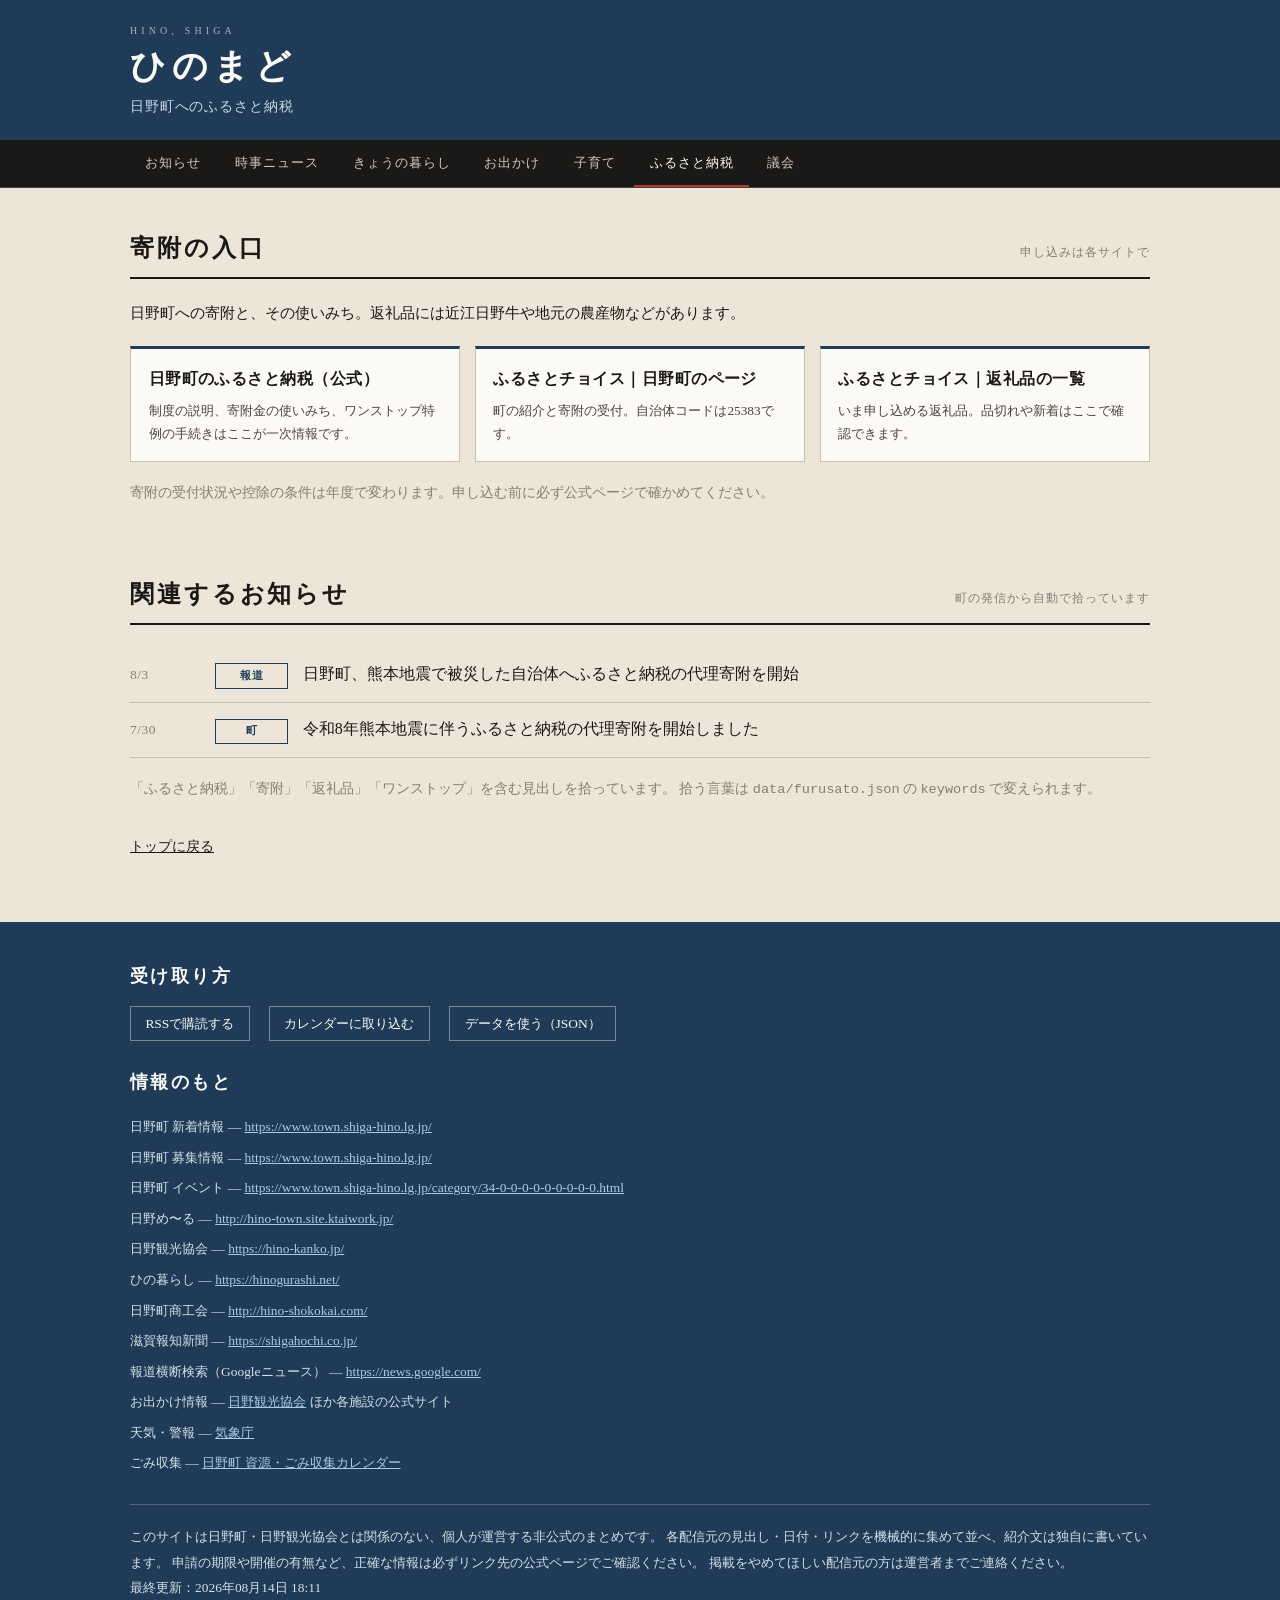
==== public/furusato.html @ 5a65352a "Initial commit" ====
<!DOCTYPE html>
<html lang="ja">
<head>
<meta charset="utf-8">
<meta name="viewport" content="width=device-width, initial-scale=1">
<title>ふるさと納税｜ひのまど</title>
<meta name="description" content="滋賀県日野町へのふるさと納税の入口と、町からの関連するお知らせをまとめています。">
<link rel="alternate" type="application/rss+xml" title="ひのまど" href="feed.xml">
<style>
@import url(&#39;https://fonts.googleapis.com/css2?family=Shippori+Mincho+B1:wght@600;800&amp;family=Zen+Kaku+Gothic+New:wght@400;500;700&amp;display=swap&#39;);

/* 日野の色 ------------------------------------------------------------- */
:root {
  --sumi: #1b1917;         /* 墨 */
  --paper: #ece5d8;        /* 生成り */
  --paper-deep: #ded5c4;
  --shironeri: #fcfaf6;    /* 白練 */
  --ai: #1f3b57;           /* 藍 — 日野商人の暖簾 */
  --ai-soft: #33587a;
  --shu: #b0392a;          /* 朱漆 — 日野椀 */
  --nezu: #857f74;         /* 鼠 */
  --line: #c9c0ad;

  --serif: &#39;Shippori Mincho B1&#39;, &#39;Hiragino Mincho ProN&#39;, serif;
  --sans: &#39;Zen Kaku Gothic New&#39;, &#39;Hiragino Sans&#39;, &#39;Noto Sans JP&#39;, sans-serif;

  --wrap: 1020px;
  --lattice: repeating-linear-gradient(90deg,
    transparent 0 9px, rgba(255, 255, 255, .16) 9px 11px);
}

* { box-sizing: border-box; }

body {
  margin: 0;
  background: var(--paper);
  color: var(--sumi);
  font-family: var(--sans);
  font-size: 16px;
  line-height: 1.75;
  -webkit-font-smoothing: antialiased;
}

a { color: inherit; }

.wrap { width: min(100% - 2.5rem, var(--wrap)); margin-inline: auto; }

:focus-visible {
  outline: 3px solid var(--shu);
  outline-offset: 2px;
}

/* 見出しの帯 ----------------------------------------------------------- */
.masthead {
  background: var(--ai);
  color: var(--shironeri);
  padding: 2.4rem 0 2rem;
  position: relative;
}
.masthead::after {
  content: &#39;&#39;;
  position: absolute;
  inset: 0;
  background: var(--lattice);   /* 桟敷窓の縦格子 */
  pointer-events: none;
}
.masthead .wrap { position: relative; z-index: 1; }

.brand {
  font-family: var(--serif);
  font-weight: 800;
  font-size: clamp(2.4rem, 7vw, 3.6rem);
  letter-spacing: .16em;
  line-height: 1.1;
  margin: 0;
}
.brand .en {
  display: block;
  font-family: var(--sans);
  font-weight: 500;
  font-size: .62rem;
  letter-spacing: .42em;
  opacity: .62;
  margin-bottom: .7rem;
}
.tagline {
  margin: .9rem 0 0;
  font-size: .9rem;
  letter-spacing: .06em;
  color: #cbd8e4;
}
.stamp {
  display: inline-block;
  margin-top: 1.3rem;
  padding: .3rem .85rem;
  border: 1px solid rgba(252, 250, 246, .45);
  font-size: .76rem;
  letter-spacing: .1em;
}
.stamp b { color: #f0c9a8; font-weight: 700; }

/* 窓（今日の日野） ------------------------------------------------------ */
.today {
  margin-top: -1.6rem;
  position: relative;
  z-index: 2;
  display: grid;
  grid-template-columns: repeat(auto-fit, minmax(230px, 1fr));
  gap: 1rem;
}
.mado {
  background: var(--shironeri);
  border: 2px solid var(--sumi);
  padding: 1.1rem 1.2rem 1.25rem;
}
.mado &gt; .sash {
  display: block;
  height: 10px;
  margin: -1.1rem -1.2rem 1rem;
  background: repeating-linear-gradient(90deg,
    var(--sumi) 0 2px, transparent 2px 11px);
  border-bottom: 1px solid var(--line);
}
.mado h2 {
  margin: 0 0 .55rem;
  font-family: var(--sans);
  font-size: .72rem;
  font-weight: 700;
  letter-spacing: .22em;
  color: var(--nezu);
}
.mado .big {
  font-family: var(--serif);
  font-weight: 800;
  font-size: 1.55rem;
  line-height: 1.35;
  letter-spacing: .02em;
}
.mado ul { margin: 0; padding: 0; list-style: none; font-size: .88rem; }
.mado ul li { padding: .3rem 0; border-bottom: 1px dotted var(--line); }
.mado ul li:last-child { border-bottom: 0; }
.mado ul .when {
  font-weight: 700;
  color: var(--shu);
  margin-right: .5em;
  font-variant-numeric: tabular-nums;
}
.mado .note { font-size: .78rem; color: var(--nezu); margin: .5rem 0 0; }

/* 節（セクション） ------------------------------------------------------ */
.section { padding: 3.4rem 0 0; }
.section-head {
  display: flex;
  align-items: baseline;
  gap: .9rem;
  border-bottom: 2px solid var(--sumi);
  padding-bottom: .5rem;
  margin-bottom: 1.4rem;
}
.section-head h2 {
  font-family: var(--serif);
  font-weight: 800;
  font-size: 1.5rem;
  letter-spacing: .12em;
  margin: 0;
}
.section-head .sub {
  font-size: .78rem;
  color: var(--nezu);
  letter-spacing: .08em;
  margin-left: auto;
}

/* 絞り込み ------------------------------------------------------------- */
.filters { display: flex; flex-wrap: wrap; gap: .45rem; margin-bottom: 1.2rem; }
.filters button {
  font-family: var(--sans);
  font-size: .8rem;
  font-weight: 500;
  letter-spacing: .06em;
  padding: .34rem .9rem;
  border: 1px solid var(--line);
  background: transparent;
  color: var(--sumi);
  border-radius: 999px;
  cursor: pointer;
  transition: background .15s, color .15s, border-color .15s;
}
.filters button:hover { border-color: var(--ai); }
.filters button[aria-pressed=&#39;true&#39;] {
  background: var(--ai);
  border-color: var(--ai);
  color: var(--shironeri);
}

/* お知らせ一覧 --------------------------------------------------------- */
.news { list-style: none; margin: 0; padding: 0; }
.news li {
  display: grid;
  grid-template-columns: 4.4rem 4.6rem 1fr;
  gap: .9rem;
  align-items: baseline;
  padding: .8rem 0;
  border-bottom: 1px solid var(--line);
}
.news li[hidden] { display: none; }
.news .date {
  font-variant-numeric: tabular-nums;
  font-size: .84rem;
  color: var(--nezu);
  letter-spacing: .04em;
}
.news .badge {
  font-size: .7rem;
  font-weight: 700;
  letter-spacing: .08em;
  text-align: center;
  padding: .12rem 0;
  border: 1px solid var(--ai);
  color: var(--ai);
}
.news .badge.alert { border-color: var(--shu); color: var(--shu); }
.news a { text-decoration: none; }
.news a:hover .title { text-decoration: underline; text-underline-offset: 3px; }
.news .title { font-weight: 500; }
.news .new {
  display: inline-block;
  margin-left: .5em;
  font-size: .64rem;
  font-weight: 700;
  letter-spacing: .1em;
  color: var(--shu);
  vertical-align: .15em;
}
.news .summary {
  display: block;
  font-size: .8rem;
  color: var(--nezu);
  margin-top: .15rem;
}
.more {
  margin-top: 1.2rem;
  font-size: .85rem;
  color: var(--nezu);
}

/* お出かけ ------------------------------------------------------------- */
.season {
  background: var(--shironeri);
  border-left: 5px solid var(--shu);
  padding: 1.1rem 1.3rem;
  margin-bottom: 1.8rem;
}
.season h3 {
  margin: 0 0 .6rem;
  font-family: var(--serif);
  font-size: 1.05rem;
  letter-spacing: .08em;
}
.season p { margin: 0; font-size: .88rem; }
.season .empty { color: var(--nezu); }

.spot-group { margin-bottom: 2.2rem; }
.spot-group h3 {
  font-family: var(--serif);
  font-size: 1.1rem;
  letter-spacing: .14em;
  margin: 0 0 .9rem;
  padding-left: .7rem;
  border-left: 3px solid var(--ai);
}
.spots {
  list-style: none; margin: 0; padding: 0;
  display: grid;
  grid-template-columns: repeat(auto-fill, minmax(255px, 1fr));
  gap: .9rem;
}
.spot {
  background: var(--shironeri);
  border: 1px solid var(--line);
  padding: 1rem 1.1rem;
  display: flex;
  flex-direction: column;
  transition: border-color .15s, transform .15s;
}
@media (prefers-reduced-motion: no-preference) {
  .spot:hover { transform: translateY(-2px); }
}
.spot:hover { border-color: var(--ai); }
.spot h4 {
  margin: 0 0 .4rem;
  font-family: var(--serif);
  font-size: 1rem;
  letter-spacing: .04em;
}
.spot h4 a { text-decoration: none; }
.spot h4 a:hover { text-decoration: underline; text-underline-offset: 3px; }
.spot p { margin: 0 0 .7rem; font-size: .84rem; color: #423d36; }
.spot .tags { margin-top: auto; display: flex; flex-wrap: wrap; gap: .3rem; }
.spot .tags span {
  font-size: .68rem;
  letter-spacing: .06em;
  padding: .1rem .5rem;
  background: var(--paper-deep);
  color: #55503f;
}
.spot .now {
  align-self: flex-start;
  font-size: .68rem;
  font-weight: 700;
  letter-spacing: .1em;
  color: var(--shironeri);
  background: var(--shu);
  padding: .1rem .5rem;
  margin-bottom: .5rem;
}
.spot .via { font-size: .7rem; color: var(--nezu); margin-top: .5rem; }

/* 出典と断り書き ------------------------------------------------------- */
.colophon {
  margin-top: 4rem;
  background: var(--ai);
  color: #d5dfe9;
  padding: 2.4rem 0 2.8rem;
  font-size: .84rem;
}
.colophon h2 {
  font-family: var(--serif);
  color: var(--shironeri);
  font-size: 1.1rem;
  letter-spacing: .14em;
  margin: 0 0 .9rem;
}
.colophon ul { margin: 0 0 1.6rem; padding: 0; list-style: none; }
.colophon li { padding: .22rem 0; }
.colophon a { color: #a9cbe8; }
.colophon .disclaimer {
  border-top: 1px solid rgba(252, 250, 246, .22);
  padding-top: 1.2rem;
  line-height: 1.9;
}
.colophon .subscribe { margin-bottom: 1.6rem; }
.colophon .subscribe a {
  display: inline-block;
  margin-right: 1rem;
  border: 1px solid rgba(252, 250, 246, .4);
  padding: .3rem .9rem;
  text-decoration: none;
  color: var(--shironeri);
}
.colophon .subscribe a:hover { background: rgba(252, 250, 246, .12); }

.fetch-error {
  background: #f6ece4;
  border: 1px solid var(--shu);
  color: #7d2b1f;
  padding: .7rem 1rem;
  font-size: .82rem;
  margin-bottom: 1.2rem;
}

@media (max-width: 640px) {
  .news li { grid-template-columns: 3.6rem 1fr; }
  .news .badge { grid-row: 1; }
  .news a { grid-column: 1 / -1; }
  .today { margin-top: -1rem; }
}

/* 目次バー ------------------------------------------------------------- */
.toc {
  position: sticky;
  top: 0;
  z-index: 5;
  background: var(--sumi);
  border-bottom: 1px solid rgba(252, 250, 246, .18);
}
.toc .wrap { display: flex; gap: .2rem; overflow-x: auto; scrollbar-width: none; }
.toc .wrap::-webkit-scrollbar { display: none; }
.toc a {
  flex: none;
  padding: .7rem .95rem;
  font-size: .8rem;
  font-weight: 500;
  letter-spacing: .08em;
  color: #cfc9bd;
  text-decoration: none;
  border-bottom: 2px solid transparent;
}
.toc a:hover { color: var(--shironeri); border-bottom-color: var(--shu); }

/* 折りたたみのボタン --------------------------------------------------- */
.expander { margin-top: 1rem; }
.expander button {
  width: 100%;
  padding: .65rem 1rem;
  font-family: var(--sans);
  font-size: .85rem;
  font-weight: 500;
  letter-spacing: .1em;
  color: var(--ai);
  background: var(--shironeri);
  border: 1px solid var(--line);
  cursor: pointer;
  transition: background .15s, border-color .15s;
}
.expander button:hover { background: #fff; border-color: var(--ai); }
.expander button::after { content: &#39; ▾&#39;; }
.expander button[aria-expanded=&#39;true&#39;]::after { content: &#39; ▴&#39;; }

/* 報道 ----------------------------------------------------------------- */
.badge.press { border-color: var(--nezu); color: var(--nezu); }
.empty-note {
  background: var(--shironeri);
  border: 1px dashed var(--line);
  padding: 1rem 1.2rem;
  font-size: .86rem;
  color: #4a453d;
}
.empty-note code {
  font-size: .82em;
  background: var(--paper-deep);
  padding: .1em .4em;
}
.lead { margin: 0 0 1.2rem; font-size: .92rem; }
.sub-head {
  font-family: var(--serif);
  font-size: 1rem;
  letter-spacing: .12em;
  margin: 2rem 0 .8rem;
  padding-left: .7rem;
  border-left: 3px solid var(--ai);
}

/* カード（ふるさと納税・議会の入口） ------------------------------------ */
.cards {
  list-style: none; margin: 0; padding: 0;
  display: grid;
  grid-template-columns: repeat(auto-fit, minmax(255px, 1fr));
  gap: .9rem;
}
.card {
  background: var(--shironeri);
  border: 1px solid var(--line);
  border-top: 3px solid var(--ai);
  padding: 1rem 1.1rem;
}
.card h4 { margin: 0 0 .4rem; font-family: var(--serif); font-size: .98rem; letter-spacing: .03em; }
.card h4 a { text-decoration: none; }
.card h4 a:hover { text-decoration: underline; text-underline-offset: 3px; }
.card p { margin: 0; font-size: .83rem; color: #4a453d; }

/* 会議録の要約 --------------------------------------------------------- */
.minutes {
  background: var(--shironeri);
  border: 1px solid var(--line);
  border-left: 5px solid var(--ai);
  padding: 1.3rem 1.4rem;
  margin-bottom: 1.2rem;
}
.minutes h3 {
  margin: 0 0 .6rem;
  font-family: var(--serif);
  font-size: 1.15rem;
  letter-spacing: .06em;
}
.minutes .gist { margin: 0 0 1.1rem; font-size: .92rem; }
.minutes h4 {
  margin: 1.1rem 0 .45rem;
  font-size: .72rem;
  font-weight: 700;
  letter-spacing: .2em;
  color: var(--nezu);
}
.points { margin: 0; padding: 0; list-style: none; }
.points li {
  font-size: .86rem;
  padding: .38rem 0 .38rem .95rem;
  border-left: 2px solid var(--paper-deep);
  margin-bottom: .2rem;
}
.points li b { display: block; font-weight: 700; font-size: .84rem; }
.points.qa li b { color: var(--ai); }
.minutes .origin {
  margin: 1.3rem 0 0;
  padding-top: .8rem;
  border-top: 1px solid var(--line);
  font-size: .82rem;
}
.minutes .origin .caveat { display: block; color: var(--nezu); font-size: .76rem; margin-top: .3rem; }

.minutes-index { margin-top: 1.4rem; font-size: .86rem; }
.minutes-index summary { cursor: pointer; font-weight: 500; letter-spacing: .06em; }
.minutes-index ul { margin: .8rem 0 0; padding: 0 0 0 1.1rem; }
.minutes-index li { padding: .18rem 0; }
.minutes-index .done {
  font-size: .68rem;
  letter-spacing: .08em;
  background: var(--ai);
  color: var(--shironeri);
  padding: .05rem .45rem;
}

/* 警報の帯 ------------------------------------------------------------- */
.alert-band {
  background: var(--shu);
  color: var(--shironeri);
  font-size: .88rem;
  letter-spacing: .04em;
}
.alert-band .wrap { padding: .6rem 0; }
.alert-band b {
  display: inline-block;
  background: var(--shironeri);
  color: var(--shu);
  padding: .05rem .55rem;
  margin-right: .7rem;
  font-size: .78rem;
  letter-spacing: .1em;
}
.alert-band a { color: #ffe0d8; }

/* 天気の窓 ------------------------------------------------------------- */
.mado .temps { margin: .3rem 0 .6rem; display: flex; align-items: baseline; gap: .8rem; }
.mado .temps .hi { font-family: var(--serif); font-weight: 800; font-size: 1.6rem; color: var(--shu); }
.mado .temps .lo { font-family: var(--serif); font-weight: 600; font-size: 1.1rem; color: var(--ai); }
.mado .temps i { font-style: normal; font-size: .6em; margin-left: .1em; }
.mado .temps .pop { font-size: .78rem; color: var(--nezu); margin-left: auto; }
.mado .next-days { font-size: .8rem; }
.mado .next-days .when { color: var(--nezu); font-weight: 500; }
.mado .note code { font-size: .85em; background: var(--paper-deep); padding: .05em .35em; }

/* ごみ ----------------------------------------------------------------- */
.gomi-tabs { display: flex; flex-wrap: wrap; gap: .4rem; margin-bottom: 1rem; }
.gomi-tabs button {
  font-family: var(--sans);
  font-size: .8rem;
  font-weight: 500;
  letter-spacing: .06em;
  padding: .4rem 1rem;
  border: 1px solid var(--line);
  background: transparent;
  color: var(--sumi);
  cursor: pointer;
}
.gomi-tabs button[aria-selected=&#39;true&#39;] {
  background: var(--ai);
  border-color: var(--ai);
  color: var(--shironeri);
}

.gomi-panel {
  background: var(--shironeri);
  border: 1px solid var(--line);
  padding: 1.1rem 1.3rem;
}
.gomi-panel.unverified { border-style: dashed; }
.gomi-panel.unverified .gomi-list { opacity: .62; }
.gomi-area { margin: 0 0 .9rem; font-size: .82rem; color: var(--nezu); letter-spacing: .04em; }

.gomi-list { list-style: none; margin: 0; padding: 0; }
.gomi-list li {
  display: grid;
  grid-template-columns: 4.2rem 5rem 1fr;
  gap: .7rem;
  align-items: center;
  padding: .45rem 0;
  border-bottom: 1px dotted var(--line);
}
.gomi-list li:last-child { border-bottom: 0; }
.gomi-list .today-row { background: #fdf4e8; margin-inline: -.6rem; padding-inline: .6rem; }
.gomi-when { font-size: .78rem; font-weight: 700; letter-spacing: .06em; color: var(--shu); }
.gomi-date { font-size: .84rem; font-variant-numeric: tabular-nums; color: #4a453d; }
.gomi-kinds { display: flex; flex-wrap: wrap; gap: .3rem; }
.chip {
  font-size: .7rem;
  letter-spacing: .04em;
  padding: .1rem .55rem;
  border: 1px solid var(--line);
}
.chip.burn { background: #f6e6e2; border-color: #d9b4ab; color: #7d2b1f; }
.chip.resource { background: #e3ecf3; border-color: #a9c2d6; color: #1f3b57; }
.chip.other { background: var(--paper-deep); color: #55503f; }
.gomi-pdf { margin: 1rem 0 0; font-size: .8rem; }

.gomi-rules { margin: 1.2rem 0 0; padding-left: 1.1rem; font-size: .83rem; color: #4a453d; }
.gomi-rules li { padding: .15rem 0; }

/* 週間天気 ------------------------------------------------------------- */
.forecast { list-style: none; margin: 0; padding: 0; display: grid; gap: .4rem; }
.forecast li {
  display: grid;
  grid-template-columns: 6.5rem 1fr auto;
  gap: .8rem;
  align-items: center;
  background: var(--shironeri);
  border: 1px solid var(--line);
  padding: .6rem .95rem;
}
.fc-day { font-weight: 700; font-size: .84rem; letter-spacing: .06em; }
.fc-day i { display: block; font-style: normal; font-weight: 400; font-size: .72rem; color: var(--nezu); }
.fc-weather { font-size: .87rem; }
.fc-temp b { font-family: var(--serif); color: var(--shu); font-size: 1.05rem; }
.fc-temp i { font-style: normal; color: var(--ai); font-size: .85rem; margin-left: .4rem; }

/* 暮らしの連絡先 ------------------------------------------------------- */
.kurashi-group { margin-bottom: 1.4rem; }
.kurashi-group h4 {
  margin: 0 0 .5rem;
  font-size: .72rem;
  font-weight: 700;
  letter-spacing: .2em;
  color: var(--nezu);
}
.kurashi-list { list-style: none; margin: 0; padding: 0; }
.kurashi-list li {
  padding: .5rem 0;
  border-bottom: 1px solid var(--line);
}
.k-name { display: block; font-weight: 500; font-size: .92rem; }
.k-detail { display: block; font-size: .81rem; color: #4a453d; margin-top: .1rem; }
.tel {
  font-variant-numeric: tabular-nums;
  font-weight: 700;
  color: var(--ai);
  text-decoration: none;
  border-bottom: 1px solid var(--ai);
}

@media (max-width: 640px) {
  .gomi-list li { grid-template-columns: 3.6rem 1fr; }
  .gomi-kinds { grid-column: 1 / -1; }
  .forecast li { grid-template-columns: 5rem 1fr; }
  .fc-temp { grid-column: 2; text-align: right; }
}

/* ── 追加：ページ分割・天気アイコン・SNS ───────────────────────── */

.masthead .brand a { text-decoration: none; }
.masthead.compact { padding: 1.6rem 0 1.3rem; }
.masthead.compact .brand { font-size: clamp(1.6rem, 5vw, 2.2rem); }
.masthead.compact .tagline { margin-top: .5rem; }
.toc a.here { color: var(--shironeri); border-bottom-color: var(--shu); }
.section.first { padding-top: 2.4rem; }
.back { margin-top: 2rem; font-size: .88rem; }

/* 天気アイコン */
.wx-icon { width: 46px; height: 46px; flex: none; color: var(--shu); }
.wx-mini { width: 20px; height: 20px; flex: none; color: var(--ai); }

.wx-now { display: flex; align-items: center; gap: .7rem; margin-bottom: .7rem; }
.wx-text { min-width: 0; flex: 1; }
.wx-main {
  margin: 0;
  font-family: var(--serif);
  font-weight: 800;
  font-size: 1.35rem;
  line-height: 1.2;
  letter-spacing: .02em;
  white-space: nowrap;
}
.wx-rest {
  margin: .1rem 0 0;
  font-size: .74rem;
  color: var(--nezu);
  white-space: nowrap;
  overflow: hidden;
  text-overflow: ellipsis;
}
.wx-temp { margin: 0; text-align: right; white-space: nowrap; line-height: 1.1; }
.wx-temp b { font-family: var(--serif); font-size: 1.5rem; color: var(--shu); }
.wx-temp b::after { content: &#39;℃&#39;; font-size: .55em; }
.wx-temp i {
  display: block;
  font-style: normal;
  font-family: var(--serif);
  font-size: .95rem;
  color: var(--ai);
}
.wx-temp i::after { content: &#39;℃&#39;; font-size: .6em; }

.wx-next { list-style: none; margin: 0; padding: 0; border-top: 1px dotted var(--line); }
.wx-next li {
  display: flex;
  align-items: center;
  gap: .45rem;
  padding: .3rem 0;
  font-size: .8rem;
  white-space: nowrap;
}
.wx-next .when { color: var(--nezu); font-weight: 500; flex: none; }
.wx-next .w { overflow: hidden; text-overflow: ellipsis; }
.wx-next .t { margin-left: auto; font-weight: 700; color: var(--shu); flex: none; }

/* 窓のなかの全地区ごみ一覧 */
.gomi-mini { list-style: none; margin: 0; padding: 0; }
.gomi-mini.unverified { opacity: .68; }
.gomi-mini li { border-bottom: 1px dotted var(--line); }
.gomi-mini li:last-child { border-bottom: 0; }
.gomi-mini a {
  display: grid;
  grid-template-columns: 4.6rem 1fr;
  gap: .1rem .5rem;
  padding: .35rem 0;
  text-decoration: none;
}
.gomi-mini a:hover .gd { text-decoration: underline; text-underline-offset: 2px; }
.gomi-mini .ga {
  grid-row: 1 / 3;
  align-self: center;
  font-size: .74rem;
  font-weight: 700;
  letter-spacing: .04em;
  color: var(--ai);
  border-right: 1px solid var(--line);
  padding-right: .4rem;
  white-space: nowrap;
  overflow: hidden;
  text-overflow: ellipsis;
}
.gomi-mini .gd { font-size: .82rem; font-weight: 700; color: var(--shu); white-space: nowrap; }
.gomi-mini .gk {
  font-size: .72rem;
  color: var(--nezu);
  white-space: nowrap;
  overflow: hidden;
  text-overflow: ellipsis;
}

/* 週間天気にアイコンを足したので列を調整 */
.forecast li { grid-template-columns: 24px 6.5rem 1fr auto; }
.fc-weather i { font-style: normal; color: var(--nezu); font-size: .78rem; margin-left: .4rem; }

/* スポットのSNSリンク */
.sns { display: flex; flex-wrap: wrap; gap: .35rem; margin-top: .6rem; }
.sns a {
  display: inline-flex;
  align-items: center;
  gap: .28rem;
  font-size: .7rem;
  letter-spacing: .03em;
  padding: .16rem .5rem;
  border: 1px solid var(--line);
  color: var(--ai);
  text-decoration: none;
  transition: background .15s, border-color .15s;
}
.sns a:hover { background: var(--paper-deep); border-color: var(--ai); }
.sns svg { width: 12px; height: 12px; }

@media (max-width: 640px) {
  .forecast li { grid-template-columns: 24px 5rem 1fr; }
  .fc-temp { grid-column: 3; text-align: right; }
}

/* 子育てページの段階見出し ---------------------------------------------- */
.stage { margin-bottom: 1.8rem; }
.stage h3 {
  font-family: var(--serif);
  font-size: 1.05rem;
  letter-spacing: .12em;
  margin: 0 0 .6rem;
  padding-left: .7rem;
  border-left: 3px solid var(--shu);
}

/* ── 子育てページ ─────────────────────────────────────────── */
.hotline {
  background: var(--shironeri);
  border: 2px solid var(--sumi);
  padding: 1.4rem 1.5rem 1.5rem;
  margin-top: 1.4rem;
}
.hotline &gt; .sash {
  display: block;
  height: 10px;
  margin: -1.4rem -1.5rem 1.1rem;
  background: repeating-linear-gradient(90deg, var(--sumi) 0 2px, transparent 2px 11px);
  border-bottom: 1px solid var(--line);
}
.hotline .h-label {
  margin: 0 0 .4rem;
  font-size: .7rem;
  font-weight: 700;
  letter-spacing: .22em;
  color: var(--nezu);
}
.hotline h2 {
  margin: 0;
  font-family: var(--serif);
  font-size: 1.35rem;
  letter-spacing: .06em;
}
.hotline .h-belongs { margin: .2rem 0 .7rem; font-size: .8rem; color: var(--nezu); }
.hotline .h-tel { margin: 0 0 .8rem; }
.hotline .h-tel a {
  font-family: var(--serif);
  font-weight: 800;
  font-size: 1.9rem;
  letter-spacing: .04em;
  color: var(--shu);
  text-decoration: none;
  font-variant-numeric: tabular-nums;
}
.hotline .h-tel a:hover { text-decoration: underline; text-underline-offset: 5px; }
.hotline .h-note { margin: 0 0 .8rem; font-size: .87rem; }
.hotline .h-more { margin: 0; font-size: .78rem; color: var(--nezu); }

.stages { list-style: none; margin: 0; padding: 0; counter-reset: stage; }
.stages &gt; li {
  counter-increment: stage;
  position: relative;
  padding: 0 0 1.3rem 2.6rem;
  border-left: 2px solid var(--line);
  margin-left: .7rem;
}
.stages &gt; li:last-child { border-left-color: transparent; padding-bottom: 0; }
.stages &gt; li::before {
  content: counter(stage);
  position: absolute;
  left: -.95rem;
  top: 0;
  width: 1.8rem;
  height: 1.8rem;
  display: grid;
  place-items: center;
  background: var(--ai);
  color: var(--shironeri);
  font-size: .8rem;
  font-weight: 700;
  border-radius: 50%;
}
.stages h3 {
  margin: .1rem 0 .5rem;
  font-family: var(--serif);
  font-size: 1.08rem;
  letter-spacing: .06em;
}
.stages ul { margin: 0; padding-left: 1.1rem; font-size: .87rem; }
.stages ul li { padding: .18rem 0; }

.kurashi-list.money .k-detail { font-size: .85rem; line-height: 1.75; }

</style>
</head>
<body>


<svg width="0" height="0" style="position:absolute" aria-hidden="true" focusable="false">
  <defs>
    <symbol id="wi-sun" viewBox="0 0 32 32">
      <circle cx="16" cy="16" r="7" fill="currentColor"/>
      <g stroke="currentColor" stroke-width="2" stroke-linecap="round">
        <path d="M16 2v4M16 26v4M2 16h4M26 16h4M6.2 6.2l2.8 2.8M23 23l2.8 2.8M25.8 6.2L23 9M9 23l-2.8 2.8"/>
      </g>
    </symbol>
    <symbol id="wi-cloud" viewBox="0 0 32 32">
      <path d="M9 25a6 6 0 0 1 .6-12 8 8 0 0 1 15.2 2.4A5 5 0 0 1 24 25z" fill="currentColor"/>
    </symbol>
    <symbol id="wi-sun-cloud" viewBox="0 0 32 32">
      <circle cx="11" cy="11" r="5.5" fill="currentColor" opacity=".55"/>
      <g stroke="currentColor" stroke-width="1.8" stroke-linecap="round" opacity=".55">
        <path d="M11 1.5v3M1.5 11h3M4.3 4.3l2.1 2.1M17.7 4.3l-2.1 2.1"/>
      </g>
      <path d="M12 27a5.5 5.5 0 0 1 .5-11 7.3 7.3 0 0 1 13.9 2.2A4.6 4.6 0 0 1 25.6 27z" fill="currentColor"/>
    </symbol>
    <symbol id="wi-rain" viewBox="0 0 32 32">
      <path d="M9 21a6 6 0 0 1 .6-12 8 8 0 0 1 15.2 2.4A5 5 0 0 1 24 21z" fill="currentColor"/>
      <g stroke="currentColor" stroke-width="2.2" stroke-linecap="round">
        <path d="M11 24l-1.6 5M18 24l-1.6 5M25 24l-1.6 5"/>
      </g>
    </symbol>
    <symbol id="wi-sun-rain" viewBox="0 0 32 32">
      <circle cx="11" cy="9.5" r="5" fill="currentColor" opacity=".55"/>
      <g stroke="currentColor" stroke-width="1.7" stroke-linecap="round" opacity=".55">
        <path d="M11 .8v2.6M1.8 9.5h2.6M4.4 2.9l1.8 1.8"/>
      </g>
      <path d="M12 22a5 5 0 0 1 .5-10 6.8 6.8 0 0 1 12.9 2A4.3 4.3 0 0 1 25 22z" fill="currentColor"/>
      <g stroke="currentColor" stroke-width="2" stroke-linecap="round">
        <path d="M14 25l-1.4 4.4M21 25l-1.4 4.4"/>
      </g>
    </symbol>
    <symbol id="wi-thunder" viewBox="0 0 32 32">
      <path d="M9 20a6 6 0 0 1 .6-12 8 8 0 0 1 15.2 2.4A5 5 0 0 1 24 20z" fill="currentColor"/>
      <path d="M17.5 21l-6 8h4.2l-1.4 6 7-9h-4.4l2-5z" fill="currentColor"/>
    </symbol>
    <symbol id="wi-snow" viewBox="0 0 32 32">
      <path d="M9 20a6 6 0 0 1 .6-12 8 8 0 0 1 15.2 2.4A5 5 0 0 1 24 20z" fill="currentColor"/>
      <g stroke="currentColor" stroke-width="2" stroke-linecap="round">
        <path d="M11 24v5M8.6 25.4l4.8 2.2M13.4 25.4l-4.8 2.2M22 24v5M19.6 25.4l4.8 2.2M24.4 25.4l-4.8 2.2"/>
      </g>
    </symbol>
    <symbol id="wi-inst" viewBox="0 0 24 24">
      <rect x="3" y="3" width="18" height="18" rx="5.5" fill="none" stroke="currentColor" stroke-width="2"/>
      <circle cx="12" cy="12" r="4" fill="none" stroke="currentColor" stroke-width="2"/>
      <circle cx="17.6" cy="6.4" r="1.4" fill="currentColor"/>
    </symbol>
    <symbol id="wi-x" viewBox="0 0 24 24">
      <path d="M3 3l7.6 9.8L3.4 21h2.3l6-6.6L16.5 21H21l-8-10.3L20.2 3H18l-5.6 6.2L7.7 3z" fill="currentColor"/>
    </symbol>
    <symbol id="wi-fb" viewBox="0 0 24 24">
      <path d="M14 8.5V6.8c0-.8.2-1.3 1.5-1.3H17V2.2A21 21 0 0 0 14.7 2C12 2 10.2 3.6 10.2 6.5v2H7.5V12h2.7v10H14V12h2.8l.4-3.5z" fill="currentColor"/>
    </symbol>
    <symbol id="wi-web" viewBox="0 0 24 24">
      <circle cx="12" cy="12" r="9.2" fill="none" stroke="currentColor" stroke-width="2"/>
      <ellipse cx="12" cy="12" rx="4" ry="9.2" fill="none" stroke="currentColor" stroke-width="2"/>
      <path d="M3 12h18" stroke="currentColor" stroke-width="2"/>
    </symbol>
  </defs>
</svg>

<header class="masthead compact">
  <div class="wrap">
    <h1 class="brand"><span class="en">HINO, SHIGA</span><a href="index.html">ひのまど</a></h1>
    
    <p class="tagline">日野町へのふるさと納税</p>
    
  </div>
</header>

<nav class="toc" aria-label="ページの目次">
  <div class="wrap">
    <a href="index.html#news">お知らせ</a>
    <a href="index.html#press">時事ニュース</a>
    <a href="index.html#kurashi">きょうの暮らし</a>
    <a href="index.html#odekake">お出かけ</a>
    <a href="kosodate.html">子育て</a>
    <a href="furusato.html" class="here">ふるさと納税</a>
    <a href="gikai.html">議会</a>
  </div>
</nav>



<main class="wrap">

  <section class="section first">
    <div class="section-head">
      <h2>寄附の入口</h2>
      <span class="sub">申し込みは各サイトで</span>
    </div>
    <p class="lead">日野町への寄附と、その使いみち。返礼品には近江日野牛や地元の農産物などがあります。</p>
    <ul class="cards">
      
      <li class="card">
        <h4><a href="https://www.town.shiga-hino.lg.jp/0000005339.html" rel="noopener">日野町のふるさと納税（公式）</a></h4>
        <p>制度の説明、寄附金の使いみち、ワンストップ特例の手続きはここが一次情報です。</p>
      </li>
      
      <li class="card">
        <h4><a href="https://www.furusato-tax.jp/city/info/25383" rel="noopener">ふるさとチョイス｜日野町のページ</a></h4>
        <p>町の紹介と寄附の受付。自治体コードは25383です。</p>
      </li>
      
      <li class="card">
        <h4><a href="https://www.furusato-tax.jp/city/product/25383" rel="noopener">ふるさとチョイス｜返礼品の一覧</a></h4>
        <p>いま申し込める返礼品。品切れや新着はここで確認できます。</p>
      </li>
      
    </ul>
    <p class="more">寄附の受付状況や控除の条件は年度で変わります。申し込む前に必ず公式ページで確かめてください。</p>
  </section>

  <section class="section">
    <div class="section-head">
      <h2>関連するお知らせ</h2>
      <span class="sub">町の発信から自動で拾っています</span>
    </div>
    
    <ul class="news">
      
      <li>
        <span class="date">8/3</span>
        <span class="badge">報道</span>
        <a href="https://news.google.com/" rel="noopener"><span class="title">日野町、熊本地震で被災した自治体へふるさと納税の代理寄附を開始</span></a>
      </li>
      
      <li>
        <span class="date">7/30</span>
        <span class="badge">町</span>
        <a href="https://www.town.shiga-hino.lg.jp/0000008910.html" rel="noopener"><span class="title">令和8年熊本地震に伴うふるさと納税の代理寄附を開始しました</span></a>
      </li>
      
    </ul>
    
    <p class="more">
      「ふるさと納税」「寄附」「返礼品」「ワンストップ」を含む見出しを拾っています。
      拾う言葉は <code>data/furusato.json</code> の <code>keywords</code> で変えられます。
    </p>
    <p class="back"><a href="index.html">トップに戻る</a></p>
  </section>

</main>

<footer class="colophon">
  <div class="wrap">
    <h2>受け取り方</h2>
    <div class="subscribe">
      <a href="feed.xml">RSSで購読する</a>
      <a href="events.ics">カレンダーに取り込む</a>
      <a href="news.json">データを使う（JSON）</a>
    </div>

    <h2>情報のもと</h2>
    <ul>
      
      <li>日野町 新着情報 — <a href="https://www.town.shiga-hino.lg.jp/" rel="noopener">https://www.town.shiga-hino.lg.jp/</a></li>
      
      <li>日野町 募集情報 — <a href="https://www.town.shiga-hino.lg.jp/" rel="noopener">https://www.town.shiga-hino.lg.jp/</a></li>
      
      <li>日野町 イベント — <a href="https://www.town.shiga-hino.lg.jp/category/34-0-0-0-0-0-0-0-0-0.html" rel="noopener">https://www.town.shiga-hino.lg.jp/category/34-0-0-0-0-0-0-0-0-0.html</a></li>
      
      <li>日野め〜る — <a href="http://hino-town.site.ktaiwork.jp/" rel="noopener">http://hino-town.site.ktaiwork.jp/</a></li>
      
      <li>日野観光協会 — <a href="https://hino-kanko.jp/" rel="noopener">https://hino-kanko.jp/</a></li>
      
      <li>ひの暮らし — <a href="https://hinogurashi.net/" rel="noopener">https://hinogurashi.net/</a></li>
      
      <li>日野町商工会 — <a href="http://hino-shokokai.com/" rel="noopener">http://hino-shokokai.com/</a></li>
      
      <li>滋賀報知新聞 — <a href="https://shigahochi.co.jp/" rel="noopener">https://shigahochi.co.jp/</a></li>
      
      <li>報道横断検索（Googleニュース） — <a href="https://news.google.com/" rel="noopener">https://news.google.com/</a></li>
      
      <li>お出かけ情報 — <a href="https://hino-kanko.jp/" rel="noopener">日野観光協会</a> ほか各施設の公式サイト</li>
      <li>天気・警報 — <a href="https://www.jma.go.jp/bosai/" rel="noopener">気象庁</a></li>
      <li>ごみ収集 — <a href="https://www.town.shiga-hino.lg.jp/0000008171.html" rel="noopener">日野町 資源・ごみ収集カレンダー</a></li>
    </ul>

    <p class="disclaimer">
      このサイトは日野町・日野観光協会とは関係のない、個人が運営する非公式のまとめです。
      各配信元の見出し・日付・リンクを機械的に集めて並べ、紹介文は独自に書いています。
      申請の期限や開催の有無など、正確な情報は必ずリンク先の公式ページでご確認ください。
      掲載をやめてほしい配信元の方は運営者までご連絡ください。<br>
      最終更新：2026年08月14日 18:11
      
    </p>
  </div>
</footer>




</body>
</html>
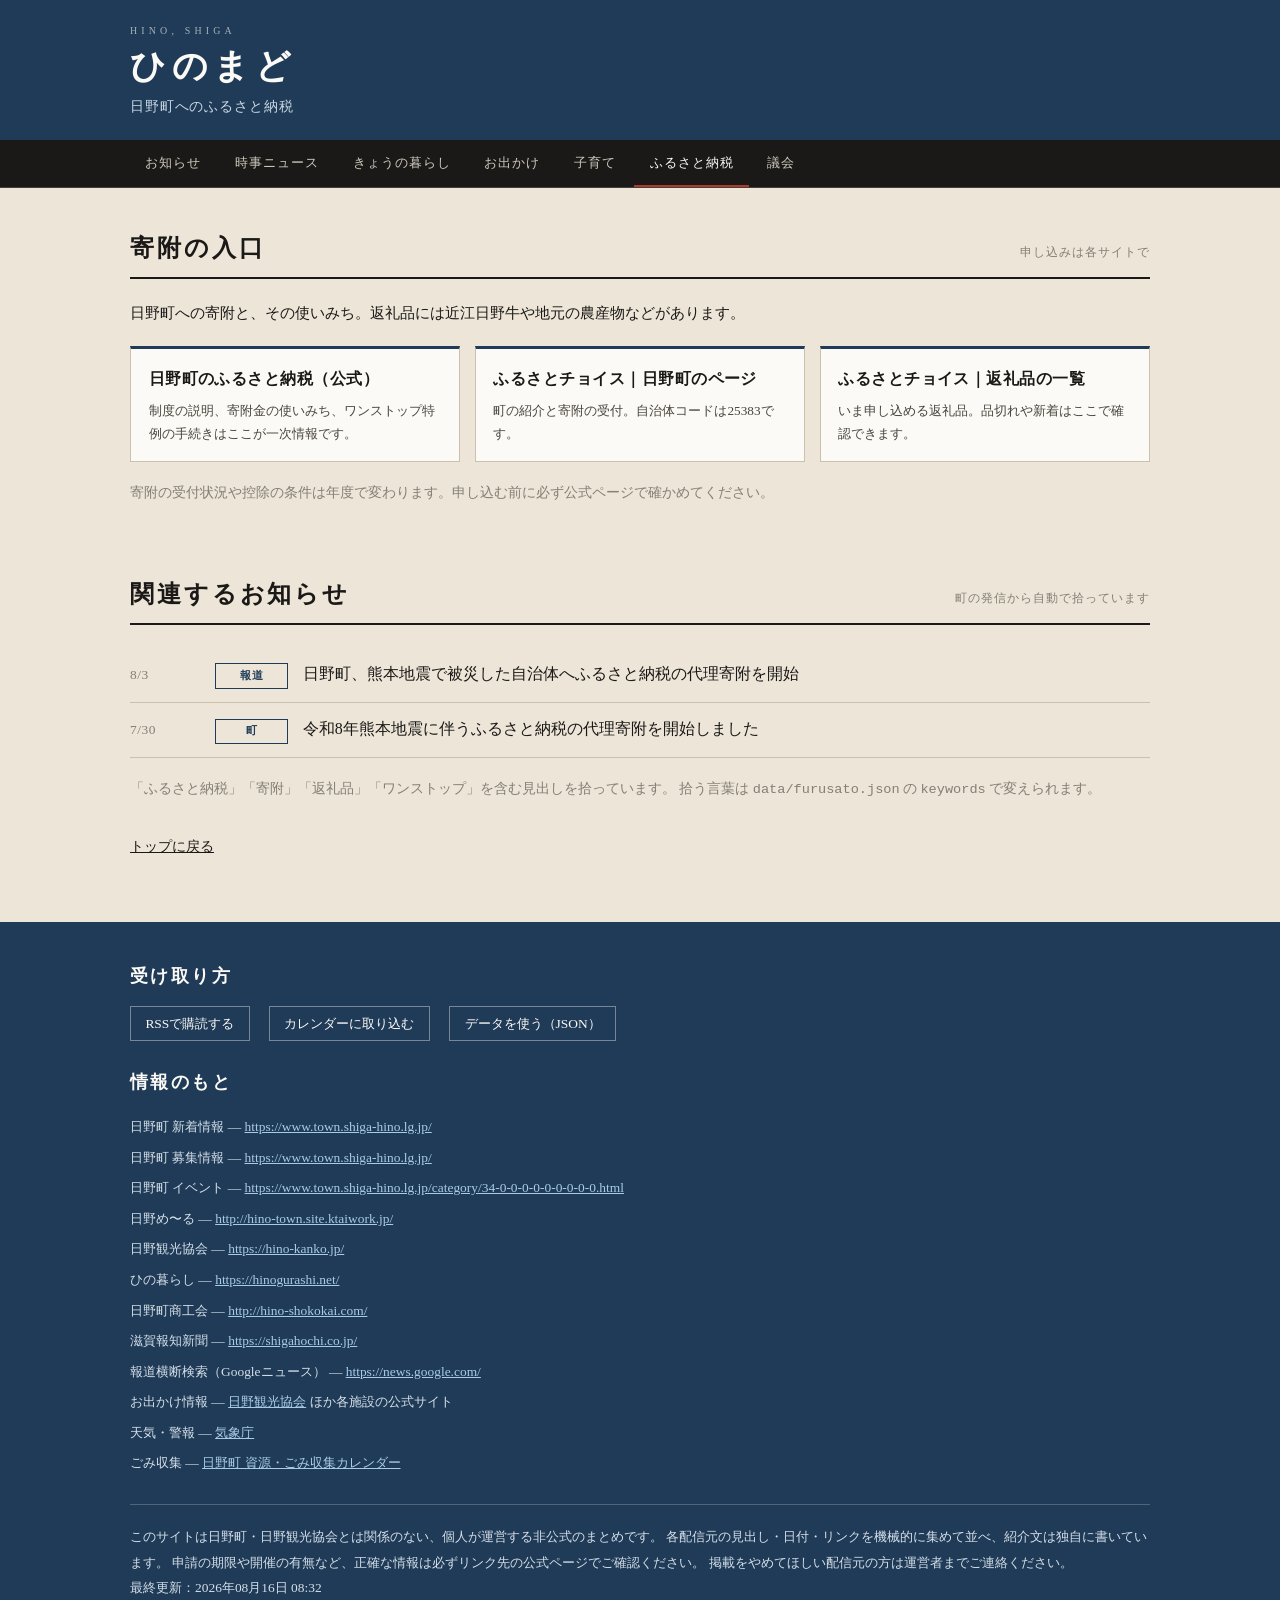
==== commit a5d1dac4: "ok" ====
--- a/public/furusato.html
+++ b/public/furusato.html
@@ -839,6 +839,75 @@
 .stages ul li { padding: .18rem 0; }
 
 .kurashi-list.money .k-detail { font-size: .85rem; line-height: 1.75; }
+
+/* ── 開催が近い祭り（ページ先頭） ─────────────────────────── */
+.matsuri {
+  display: grid;
+  grid-template-columns: repeat(auto-fit, minmax(280px, 1fr));
+  gap: 1rem;
+  margin-top: 1.6rem;
+}
+.matsuri-card {
+  position: relative;
+  background: var(--shironeri);
+  border: 2px solid var(--shu);
+  padding: 1.2rem 1.3rem 1.3rem;
+  overflow: hidden;
+}
+.matsuri-card::before {
+  content: &#39;&#39;;
+  position: absolute;
+  inset: 0 0 auto 0;
+  height: 6px;
+  background: repeating-linear-gradient(90deg,
+    var(--shu) 0 14px, transparent 14px 22px);
+}
+.matsuri-card .m-state {
+  display: inline-block;
+  margin: .4rem 0 .6rem;
+  padding: .12rem .6rem;
+  background: var(--shu);
+  color: var(--shironeri);
+  font-size: .72rem;
+  font-weight: 700;
+  letter-spacing: .12em;
+}
+.matsuri-card h2 {
+  margin: 0 0 .35rem;
+  font-family: var(--serif);
+  font-weight: 800;
+  font-size: 1.4rem;
+  letter-spacing: .06em;
+}
+.matsuri-card h2 a { text-decoration: none; }
+.matsuri-card h2 a:hover { text-decoration: underline; text-underline-offset: 4px; }
+.matsuri-card .m-when {
+  margin: 0 0 .6rem;
+  font-family: var(--serif);
+  font-weight: 600;
+  font-size: 1.02rem;
+  color: var(--shu);
+  letter-spacing: .04em;
+}
+.matsuri-card .m-approx {
+  display: inline-block;
+  margin-left: .6em;
+  font-family: var(--sans);
+  font-weight: 400;
+  font-size: .7rem;
+  color: var(--nezu);
+  letter-spacing: 0;
+}
+.matsuri-card .m-blurb { margin: 0; font-size: .86rem; color: #423d36; }
+
+/* お出かけカードの日程 */
+.spot-when {
+  margin: 0 0 .4rem;
+  font-size: .78rem;
+  font-weight: 700;
+  letter-spacing: .04em;
+  color: var(--shu);
+}
 
 </style>
 </head>
@@ -1031,7 +1100,7 @@
       各配信元の見出し・日付・リンクを機械的に集めて並べ、紹介文は独自に書いています。
       申請の期限や開催の有無など、正確な情報は必ずリンク先の公式ページでご確認ください。
       掲載をやめてほしい配信元の方は運営者までご連絡ください。<br>
-      最終更新：2026年08月14日 18:11
+      最終更新：2026年08月16日 08:32
       
     </p>
   </div>
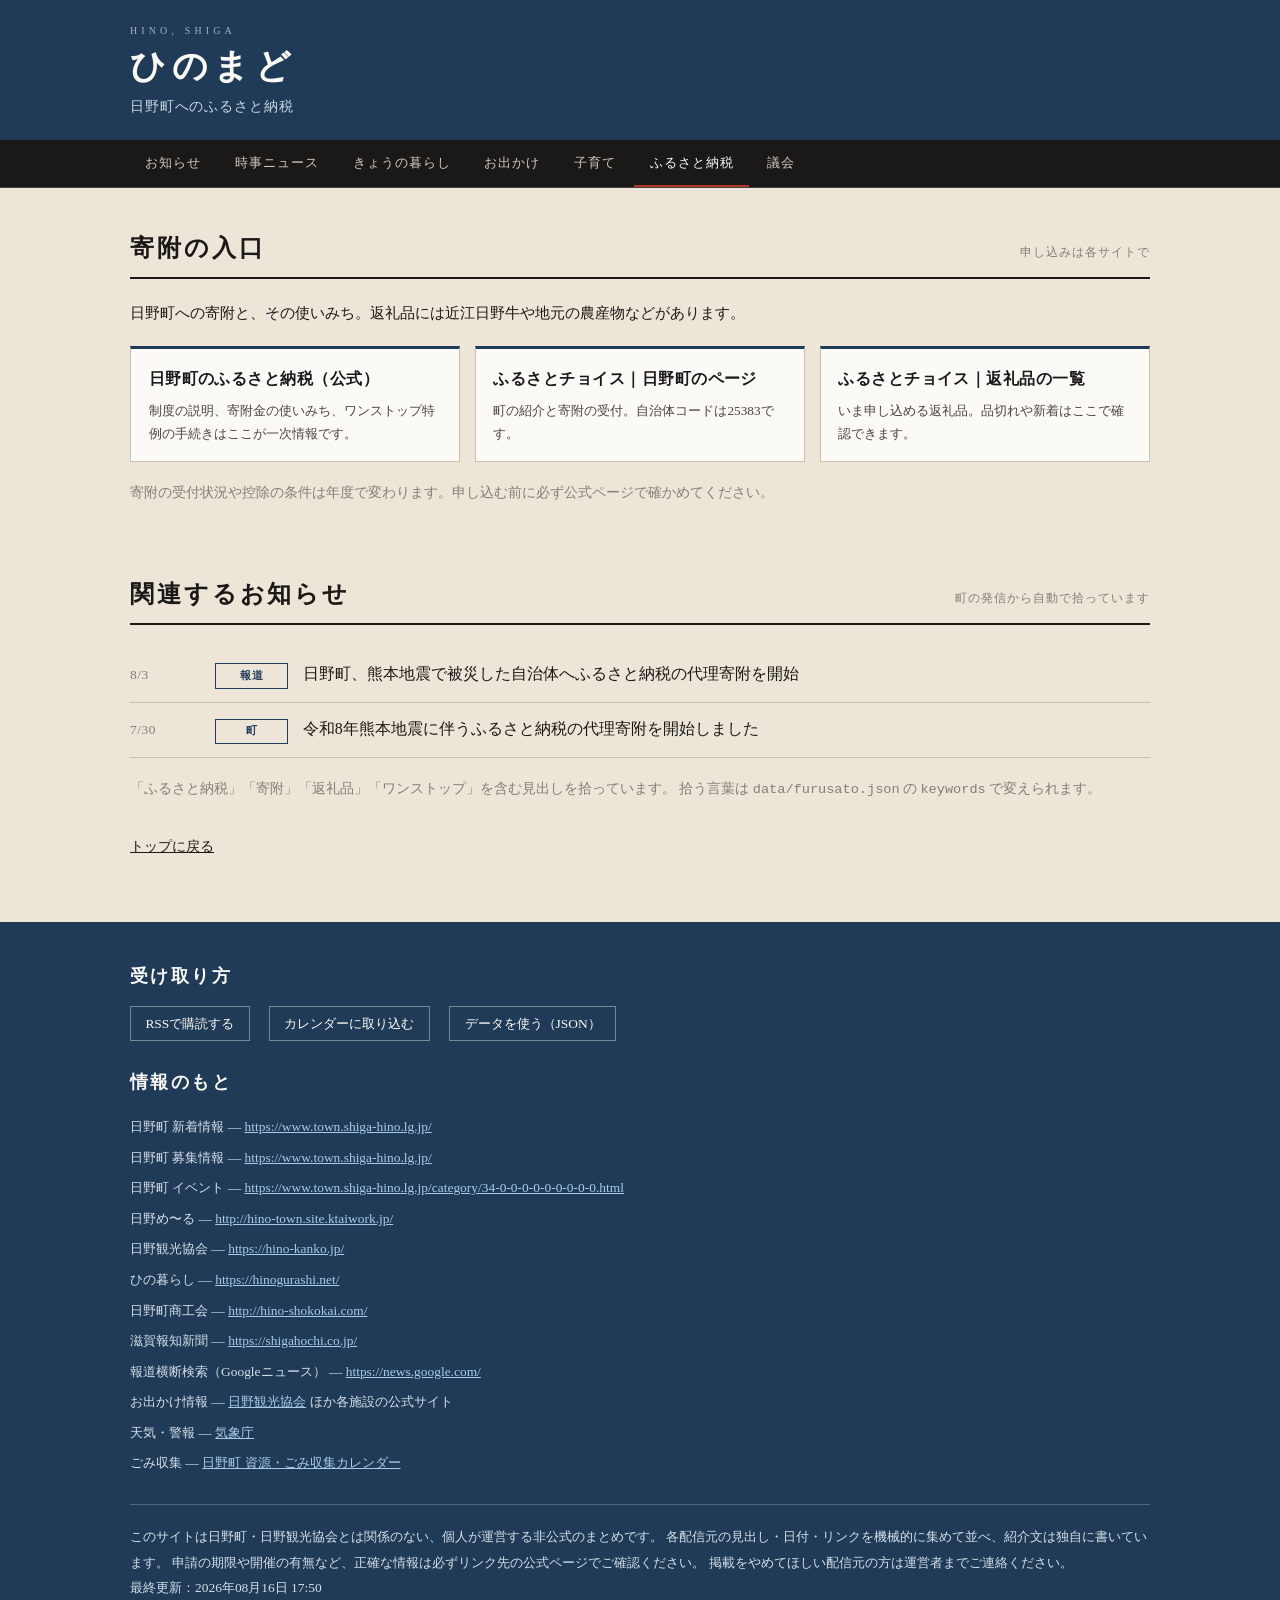
==== commit fd2d9689: "検索" ====
--- a/public/furusato.html
+++ b/public/furusato.html
@@ -5,7 +5,41 @@
 <meta name="viewport" content="width=device-width, initial-scale=1">
 <title>ふるさと納税｜ひのまど</title>
 <meta name="description" content="滋賀県日野町へのふるさと納税の入口と、町からの関連するお知らせをまとめています。">
+<meta name="google-site-verification" content="Jjq5nPziYIxjLteHvgvlN3-XvXQPzRkNv3uKRS2ex5g">
+<link rel="canonical" href="https://norano0120-bit.github.io/hinomado/furusato.html">
+
+
+<meta property="og:type" content="website">
+<meta property="og:site_name" content="ひのまど">
+<meta property="og:title" content="ふるさと納税｜ひのまど">
+<meta property="og:description" content="滋賀県蒲生郡日野町のごみ収集日、天気、お知らせ、イベント、お出かけ情報を毎日まとめています。">
+<meta property="og:url" content="https://norano0120-bit.github.io/hinomado/furusato.html">
+<meta property="og:locale" content="ja_JP">
+<meta name="twitter:card" content="summary">
+
+
+<script type="application/ld+json">
+{
+  "@context": "https://schema.org",
+  "@type": "WebSite",
+  "name": "ひのまど",
+  "url": "https://norano0120-bit.github.io/hinomado/",
+  "description": "滋賀県蒲生郡日野町のごみ収集日、天気、お知らせ、イベント、お出かけ情報を毎日まとめています。",
+  "inLanguage": "ja",
+  "about": {
+    "@type": "Place",
+    "name": "滋賀県蒲生郡日野町",
+    "address": {
+      "@type": "PostalAddress",
+      "addressRegion": "滋賀県",
+      "addressLocality": "蒲生郡日野町",
+      "addressCountry": "JP"
+    }
+  }
+}
+</script>
 <link rel="alternate" type="application/rss+xml" title="ひのまど" href="feed.xml">
+<meta name="robots" content="index, follow">
 <style>
 @import url(&#39;https://fonts.googleapis.com/css2?family=Shippori+Mincho+B1:wght@600;800&amp;family=Zen+Kaku+Gothic+New:wght@400;500;700&amp;display=swap&#39;);
 
@@ -1100,7 +1134,7 @@
       各配信元の見出し・日付・リンクを機械的に集めて並べ、紹介文は独自に書いています。
       申請の期限や開催の有無など、正確な情報は必ずリンク先の公式ページでご確認ください。
       掲載をやめてほしい配信元の方は運営者までご連絡ください。<br>
-      最終更新：2026年08月16日 08:32
+      最終更新：2026年08月16日 17:50
       
     </p>
   </div>
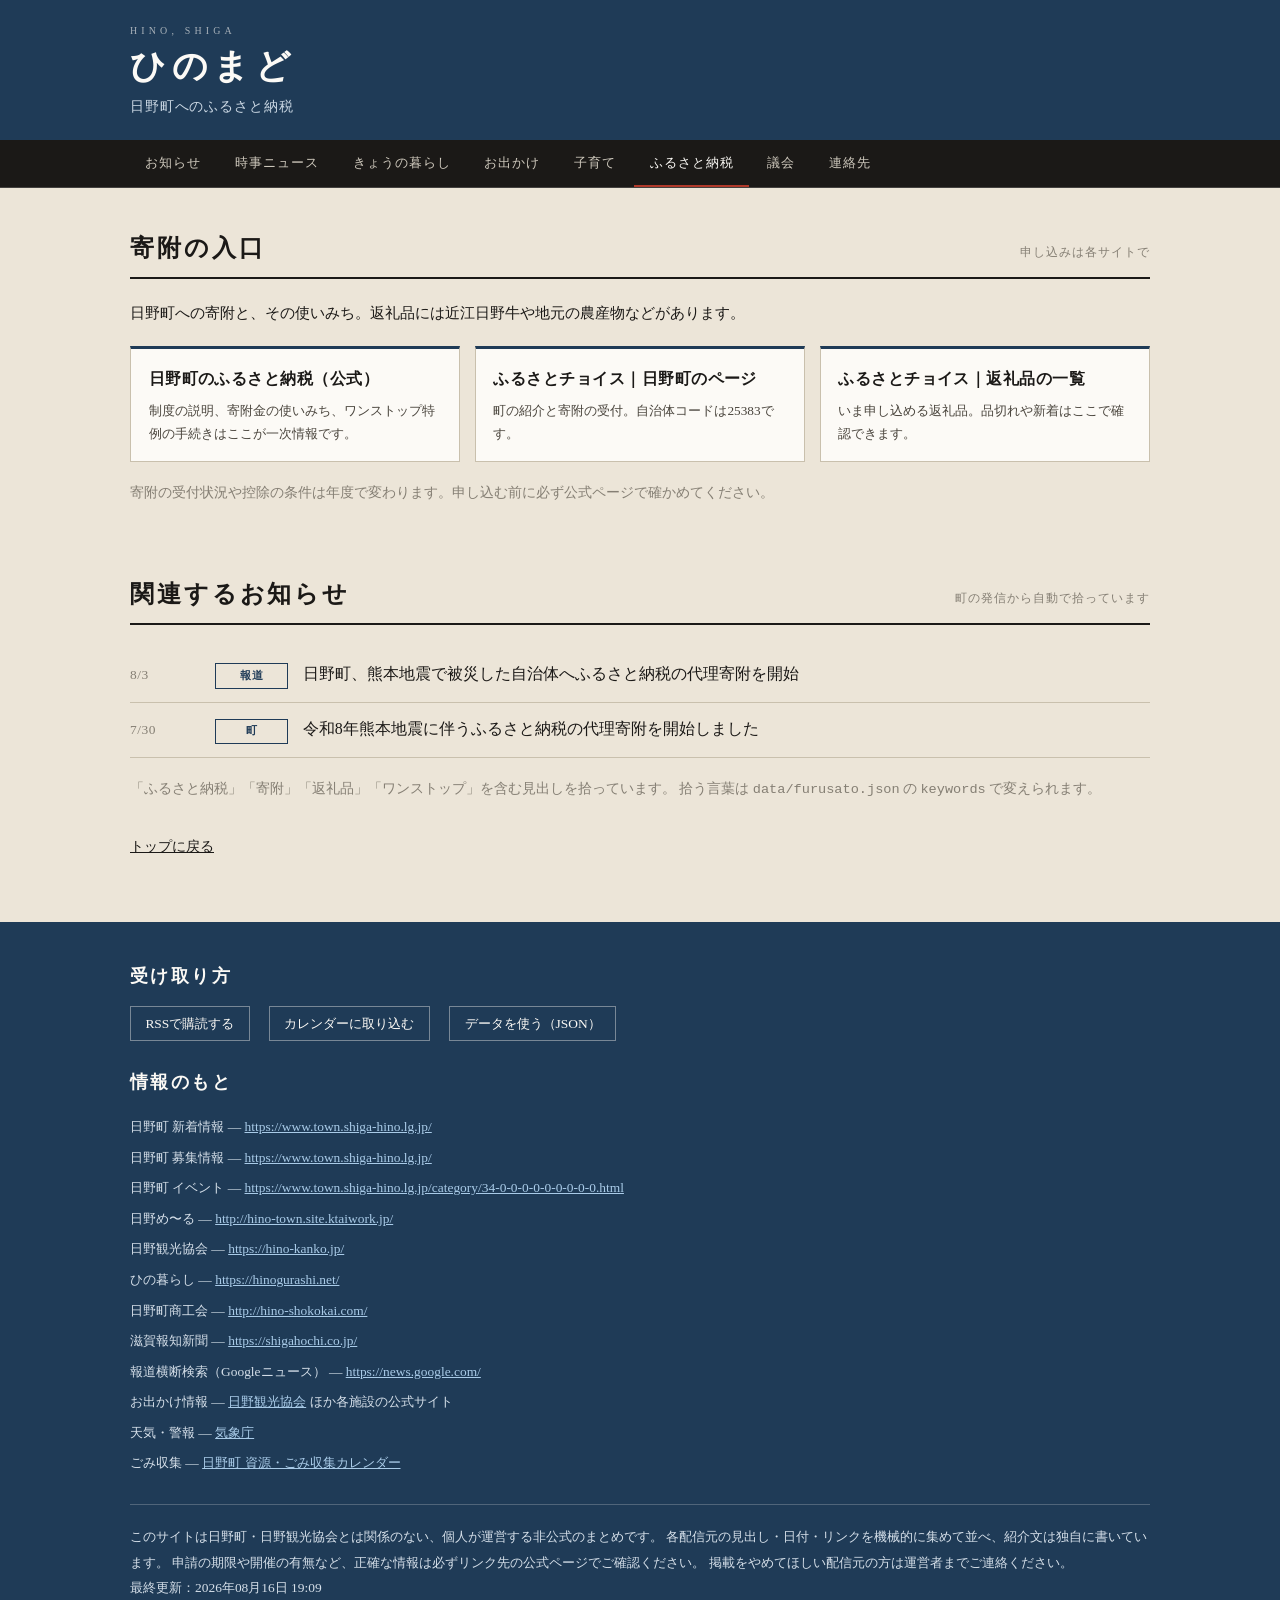
==== commit 29942a00: "miysuku" ====
--- a/public/furusato.html
+++ b/public/furusato.html
@@ -135,7 +135,7 @@
 
 /* 窓（今日の日野） ------------------------------------------------------ */
 .today {
-  margin-top: -1.6rem;
+  margin-top: 2rem;
   position: relative;
   z-index: 2;
   display: grid;
@@ -397,7 +397,7 @@
   .news li { grid-template-columns: 3.6rem 1fr; }
   .news .badge { grid-row: 1; }
   .news a { grid-column: 1 / -1; }
-  .today { margin-top: -1rem; }
+  .today { margin-top: 1.4rem; }
 }
 
 /* 目次バー ------------------------------------------------------------- */
@@ -731,33 +731,30 @@
 .gomi-mini li { border-bottom: 1px dotted var(--line); }
 .gomi-mini li:last-child { border-bottom: 0; }
 .gomi-mini a {
-  display: grid;
-  grid-template-columns: 4.6rem 1fr;
-  gap: .1rem .5rem;
-  padding: .35rem 0;
+  display: block;
+  padding: .5rem 0;
   text-decoration: none;
 }
 .gomi-mini a:hover .gd { text-decoration: underline; text-underline-offset: 2px; }
 .gomi-mini .ga {
-  grid-row: 1 / 3;
-  align-self: center;
-  font-size: .74rem;
-  font-weight: 700;
-  letter-spacing: .04em;
+  display: block;
+  font-size: .72rem;
+  line-height: 1.5;
+  font-weight: 500;
+  letter-spacing: .02em;
   color: var(--ai);
-  border-right: 1px solid var(--line);
-  padding-right: .4rem;
-  white-space: nowrap;
-  overflow: hidden;
-  text-overflow: ellipsis;
-}
-.gomi-mini .gd { font-size: .82rem; font-weight: 700; color: var(--shu); white-space: nowrap; }
-.gomi-mini .gk {
-  font-size: .72rem;
-  color: var(--nezu);
-  white-space: nowrap;
-  overflow: hidden;
-  text-overflow: ellipsis;
+}
+.gomi-mini .gd {
+  display: block;
+  margin-top: .1rem;
+  font-size: .84rem;
+  font-weight: 700;
+  color: var(--shu);
+}
+.gomi-mini .gd b {
+  font-weight: 500;
+  color: #4a453d;
+  margin-left: .5em;
 }
 
 /* 週間天気にアイコンを足したので列を調整 */
@@ -941,6 +938,26 @@
   font-weight: 700;
   letter-spacing: .04em;
   color: var(--shu);
+}
+
+
+/* ── 目次バーの下に余白をとる（見出しが隠れないように） ────────── */
+html { scroll-padding-top: 4.2rem; }
+.section { scroll-margin-top: 3.6rem; }
+.matsuri { margin-top: 2rem; }
+
+/* ── 困ったときの連絡先：2列 ─────────────────────────────── */
+.kurashi-cols {
+  columns: 2;
+  column-gap: 2.4rem;
+}
+.kurashi-cols .kurashi-group {
+  break-inside: avoid;
+  page-break-inside: avoid;
+  margin-bottom: 1.6rem;
+}
+@media (max-width: 700px) {
+  .kurashi-cols { columns: 1; }
 }
 
 </style>
@@ -1029,6 +1046,7 @@
     <a href="kosodate.html">子育て</a>
     <a href="furusato.html" class="here">ふるさと納税</a>
     <a href="gikai.html">議会</a>
+    <a href="index.html#renrakusaki">連絡先</a>
   </div>
 </nav>
 
@@ -1134,7 +1152,7 @@
       各配信元の見出し・日付・リンクを機械的に集めて並べ、紹介文は独自に書いています。
       申請の期限や開催の有無など、正確な情報は必ずリンク先の公式ページでご確認ください。
       掲載をやめてほしい配信元の方は運営者までご連絡ください。<br>
-      最終更新：2026年08月16日 17:50
+      最終更新：2026年08月16日 19:09
       
     </p>
   </div>
